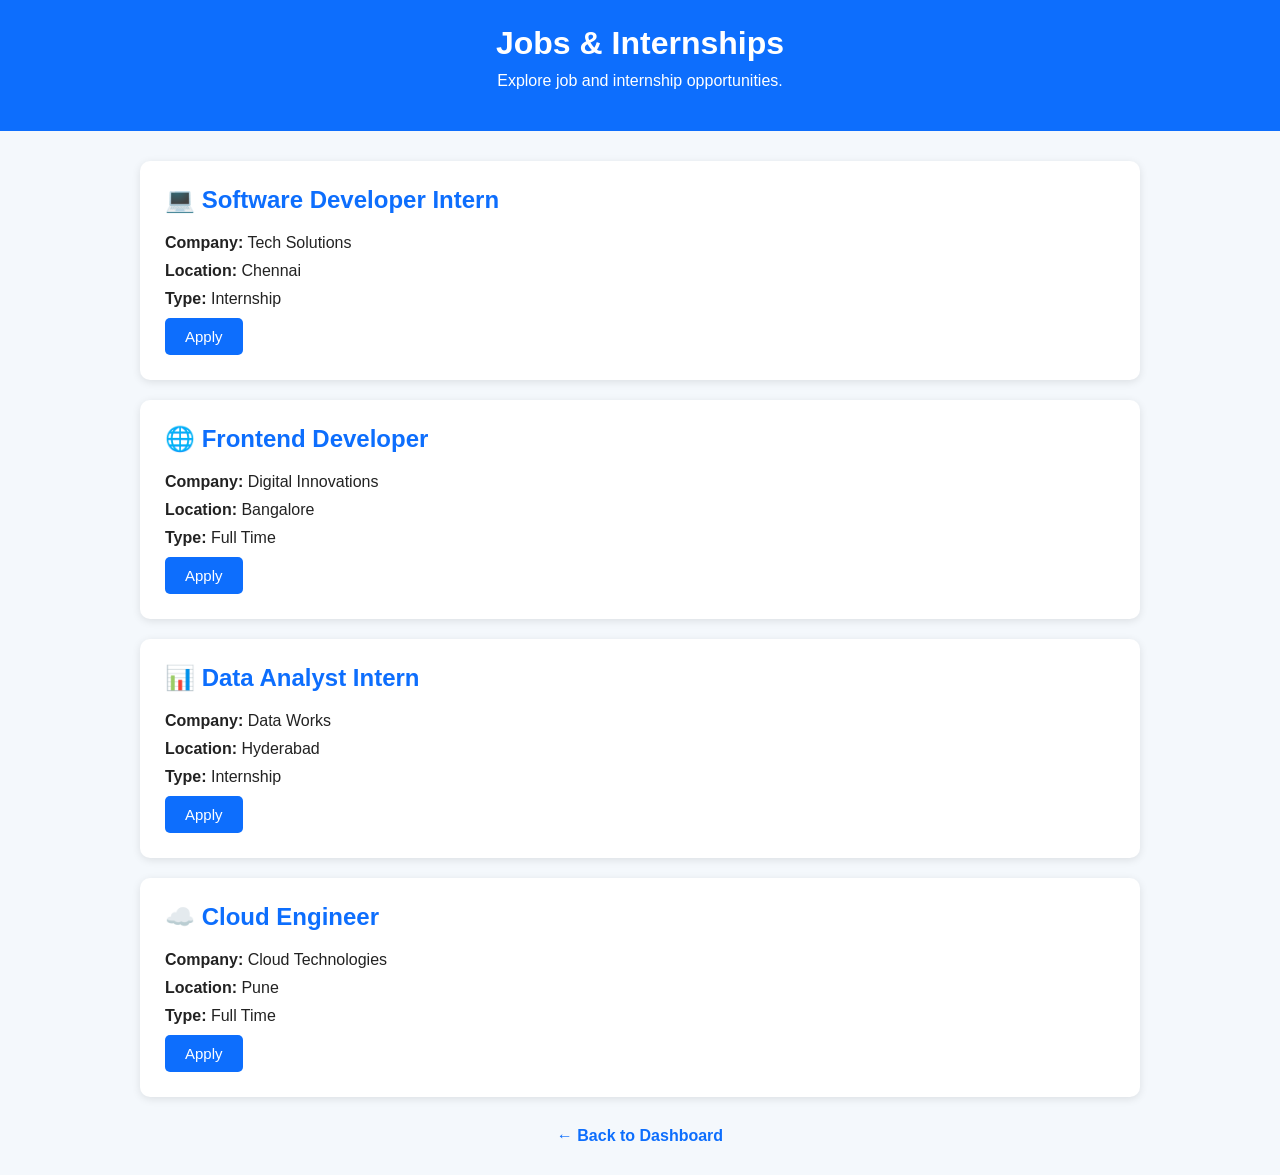
==== jobs.html @ b069f397 "almost frontend work as done still CSS updation is in process" ====
<!DOCTYPE html>
<html lang="en">

<head>
    <meta charset="UTF-8">
    <meta name="viewport" content="width=device-width, initial-scale=1.0">

    <title>Jobs & Internships - Student Career CRM</title>

    <style>
        body {
            font-family: Arial, sans-serif;
            margin: 0;
            background-color: #f4f8fc;
            color: #222;
        }

        header {
            background-color: #0d6efd;
            color: white;
            text-align: center;
            padding: 25px;
        }

        header h1 {
            margin: 0;
            font-size: 32px;
        }

        header p {
            margin-top: 10px;
        }

        .container {
            width: 85%;
            max-width: 1000px;
            margin: 30px auto;
        }

        /* Success message at the top */
        #applicationMessage {
            text-align: center;
            font-weight: bold;
            font-size: 18px;
            color: green;
            margin: 15px 0 25px 0;
            min-height: 25px;
            display: none;
        }

        .job-card {
            background-color: white;
            padding: 25px;
            margin-bottom: 20px;
            border-radius: 10px;
            box-shadow: 0 2px 8px rgba(0, 0, 0, 0.1);
        }

        .job-card h2 {
            color: #0d6efd;
            margin-top: 0;
        }

        .job-card p {
            margin: 10px 0;
        }

        .apply-button {
            background-color: #0d6efd;
            color: white;
            border: none;
            padding: 10px 20px;
            border-radius: 5px;
            cursor: pointer;
            font-size: 15px;
        }

        .apply-button:hover {
            background-color: #0b5ed7;
        }

        .back-button {
            display: block;
            text-align: center;
            margin: 30px auto;
            color: #0d6efd;
            text-decoration: none;
            font-weight: bold;
        }
    </style>
</head>

<body>

    <!-- Header -->
    <header>
        <h1>Jobs & Internships</h1>
        <p>Explore job and internship opportunities.</p>
    </header>


    <div class="container">

        <!-- Application Success Message -->
        <p id="applicationMessage"></p>


        <!-- Software Developer Intern -->
        <div class="job-card">

            <h2>💻 Software Developer Intern</h2>

            <p>
                <strong>Company:</strong>
                Tech Solutions
            </p>

            <p>
                <strong>Location:</strong>
                Chennai
            </p>

            <p>
                <strong>Type:</strong>
                Internship
            </p>

            <button
                class="apply-button"
                onclick="applyJob('Software Developer Intern', 'Tech Solutions')">
                Apply
            </button>

        </div>


        <!-- Frontend Developer -->
        <div class="job-card">

            <h2>🌐 Frontend Developer</h2>

            <p>
                <strong>Company:</strong>
                Digital Innovations
            </p>

            <p>
                <strong>Location:</strong>
                Bangalore
            </p>

            <p>
                <strong>Type:</strong>
                Full Time
            </p>

            <button
                class="apply-button"
                onclick="applyJob('Frontend Developer', 'Digital Innovations')">
                Apply
            </button>

        </div>


        <!-- Data Analyst Intern -->
        <div class="job-card">

            <h2>📊 Data Analyst Intern</h2>

            <p>
                <strong>Company:</strong>
                Data Works
            </p>

            <p>
                <strong>Location:</strong>
                Hyderabad
            </p>

            <p>
                <strong>Type:</strong>
                Internship
            </p>

            <button
                class="apply-button"
                onclick="applyJob('Data Analyst Intern', 'Data Works')">
                Apply
            </button>

        </div>


        <!-- Cloud Engineer -->
        <div class="job-card">

            <h2>☁️ Cloud Engineer</h2>

            <p>
                <strong>Company:</strong>
                Cloud Technologies
            </p>

            <p>
                <strong>Location:</strong>
                Pune
            </p>

            <p>
                <strong>Type:</strong>
                Full Time
            </p>

            <button
                class="apply-button"
                onclick="applyJob('Cloud Engineer', 'Cloud Technologies')">
                Apply
            </button>

        </div>


        <!-- Back to Dashboard -->
        <a href="/frontend/index.html" class="back-button">
            ← Back to Dashboard
        </a>

    </div>


    <script>

        function applyJob(jobName, companyName) {

            // Get the success message
            const message =
                document.getElementById("applicationMessage");

            // Show the message
            message.textContent =
                "Application submitted successfully!";

            message.style.color = "green";
            message.style.display = "block";

            // Cancel previous timer if there is one
            clearTimeout(window.applicationMessageTimer);

            // Hide message after 5 seconds
            window.applicationMessageTimer =
                setTimeout(function () {

                    message.textContent = "";
                    message.style.display = "none";

                }, 5000);


            // Create application information
            const application = {

                job: jobName,

                company: companyName,

                appliedDate:
                    new Date().toLocaleDateString(),

                status: "Applied"
            };


            // Get existing applications
            let applications =
                JSON.parse(
                    localStorage.getItem("applications")
                ) || [];


            // Add new application
            applications.push(application);


            // Save applications
            localStorage.setItem(
                "applications",
                JSON.stringify(applications)
            );

        }

    </script>

</body>

</html>
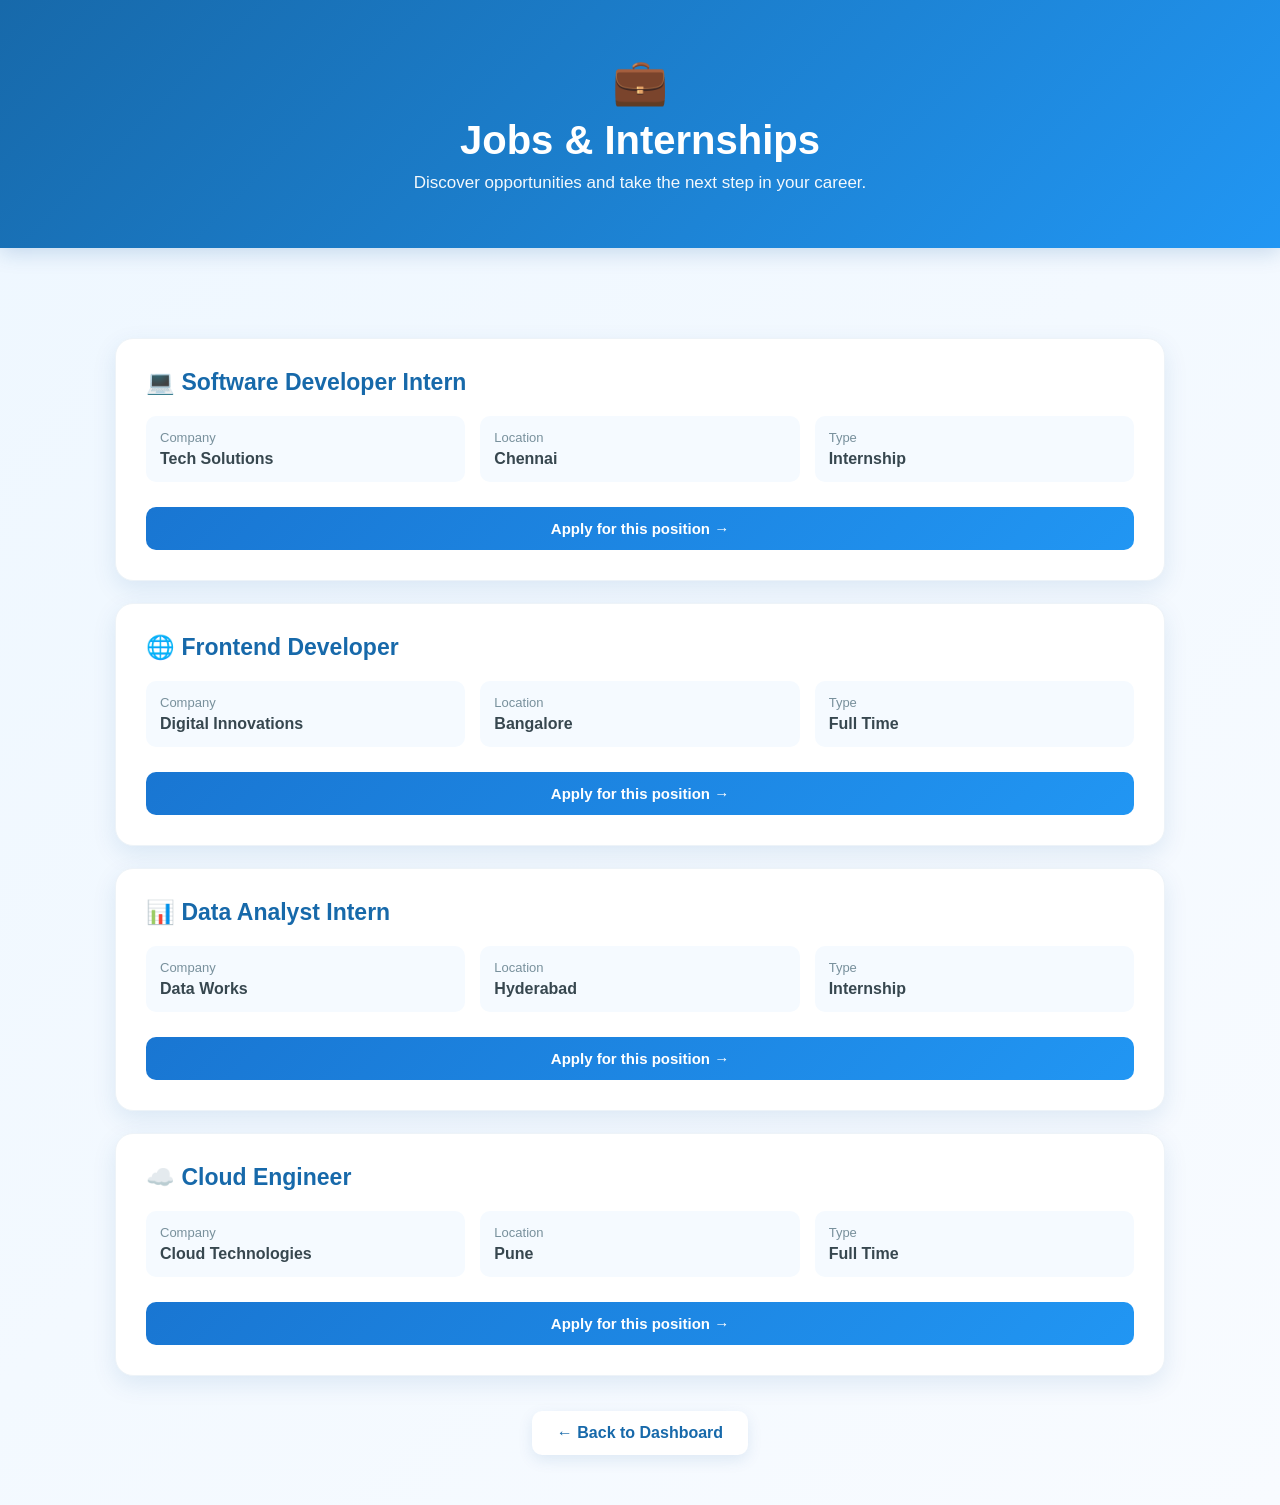
==== commit 190c4263: "updated student career CRM dashboard" ====
--- a/jobs.html
+++ b/jobs.html
@@ -8,256 +8,578 @@
     <title>Jobs & Internships - Student Career CRM</title>
 
     <style>
+
+        * {
+            box-sizing: border-box;
+        }
+
         body {
+            margin: 0;
             font-family: Arial, sans-serif;
-            margin: 0;
-            background-color: #f4f8fc;
-            color: #222;
-        }
+            background: linear-gradient(135deg, #eef7ff, #f8fbff);
+            color: #263238;
+        }
+
+
+        /* =========================
+           HEADER
+        ========================= */
 
         header {
-            background-color: #0d6efd;
+            background: linear-gradient(135deg, #1769aa, #2196f3);
             color: white;
             text-align: center;
-            padding: 25px;
+            padding: 55px 20px;
+            box-shadow: 0 5px 20px rgba(0, 80, 150, 0.18);
+        }
+
+        header .icon {
+            font-size: 45px;
+            margin-bottom: 10px;
         }
 
         header h1 {
+            margin: 0 0 10px;
+            font-size: 40px;
+        }
+
+        header p {
             margin: 0;
-            font-size: 32px;
-        }
-
-        header p {
-            margin-top: 10px;
-        }
+            font-size: 17px;
+            opacity: 0.95;
+        }
+
+
+        /* =========================
+           MAIN CONTAINER
+        ========================= */
 
         .container {
-            width: 85%;
-            max-width: 1000px;
-            margin: 30px auto;
-        }
-
-        /* Success message at the top */
+            width: 90%;
+            max-width: 1050px;
+            margin: 40px auto;
+        }
+
+
+        /* =========================
+           APPLICATION MESSAGE
+        ========================= */
+
         #applicationMessage {
             text-align: center;
             font-weight: bold;
-            font-size: 18px;
-            color: green;
-            margin: 15px 0 25px 0;
+            font-size: 17px;
+            color: #159447;
+            margin: 0 auto 25px;
             min-height: 25px;
-            display: none;
-        }
+        }
+
+
+        /* =========================
+           JOB CARD
+        ========================= */
 
         .job-card {
-            background-color: white;
-            padding: 25px;
+            background: white;
+            padding: 30px;
+            margin-bottom: 22px;
+            border-radius: 18px;
+            box-shadow: 0 8px 25px rgba(0, 80, 150, 0.10);
+            border: 1px solid #edf3f8;
+            transition: 0.3s ease;
+        }
+
+        .job-card:hover {
+            transform: translateY(-4px);
+            box-shadow: 0 14px 30px rgba(0, 80, 150, 0.15);
+        }
+
+
+        /* =========================
+           JOB TITLE
+        ========================= */
+
+        .job-card h2 {
+            color: #1769aa;
+            margin-top: 0;
             margin-bottom: 20px;
+            font-size: 23px;
+        }
+
+
+        /* =========================
+           JOB DETAILS
+        ========================= */
+
+        .job-details {
+            display: grid;
+            grid-template-columns: repeat(3, 1fr);
+            gap: 15px;
+            margin-bottom: 25px;
+        }
+
+        .detail-box {
+            background: #f5faff;
+            padding: 14px;
             border-radius: 10px;
-            box-shadow: 0 2px 8px rgba(0, 0, 0, 0.1);
-        }
-
-        .job-card h2 {
-            color: #0d6efd;
-            margin-top: 0;
-        }
-
-        .job-card p {
-            margin: 10px 0;
-        }
+        }
+
+        .detail-label {
+            display: block;
+            font-size: 13px;
+            color: #78909c;
+            margin-bottom: 5px;
+        }
+
+        .detail-value {
+            font-weight: bold;
+            color: #37474f;
+        }
+
+
+        /* =========================
+           APPLY BUTTON
+        ========================= */
 
         .apply-button {
-            background-color: #0d6efd;
+            width: 100%;
+            background: linear-gradient(135deg, #1976d2, #2196f3);
             color: white;
             border: none;
-            padding: 10px 20px;
-            border-radius: 5px;
+            padding: 13px 20px;
+            border-radius: 10px;
             cursor: pointer;
             font-size: 15px;
+            font-weight: bold;
+            transition: 0.3s;
         }
 
         .apply-button:hover {
-            background-color: #0b5ed7;
-        }
+            transform: translateY(-2px);
+            box-shadow: 0 7px 18px rgba(33, 150, 243, 0.25);
+        }
+
+
+        /* =========================
+           BACK BUTTON
+        ========================= */
 
         .back-button {
             display: block;
-            text-align: center;
-            margin: 30px auto;
-            color: #0d6efd;
+            width: fit-content;
+            margin: 35px auto 50px;
+            padding: 13px 25px;
+            background: white;
+            color: #1769aa;
             text-decoration: none;
+            border-radius: 10px;
             font-weight: bold;
-        }
+            box-shadow: 0 5px 15px rgba(0, 80, 150, 0.10);
+            transition: 0.3s;
+        }
+
+        .back-button:hover {
+            transform: translateY(-2px);
+            background: #eef7ff;
+        }
+
+
+        /* =========================
+           MOBILE
+        ========================= */
+
+        @media (max-width: 700px) {
+
+            header {
+                padding: 40px 15px;
+            }
+
+            header h1 {
+                font-size: 32px;
+            }
+
+            .container {
+                width: 92%;
+                margin-top: 25px;
+            }
+
+            .job-card {
+                padding: 22px;
+            }
+
+            .job-details {
+                grid-template-columns: 1fr;
+            }
+
+        }
+
     </style>
+
 </head>
 
+
 <body>
 
-    <!-- Header -->
+
+    <!-- =========================
+         HEADER
+    ========================= -->
+
     <header>
-        <h1>Jobs & Internships</h1>
-        <p>Explore job and internship opportunities.</p>
+
+        <div class="icon">
+            💼
+        </div>
+
+        <h1>
+            Jobs & Internships
+        </h1>
+
+        <p>
+            Discover opportunities and take the next step in your career.
+        </p>
+
     </header>
 
 
+    <!-- =========================
+         MAIN CONTENT
+    ========================= -->
+
     <div class="container">
 
+
         <!-- Application Success Message -->
+
         <p id="applicationMessage"></p>
 
 
-        <!-- Software Developer Intern -->
+        <!-- =========================
+             JOB 1
+        ========================= -->
+
         <div class="job-card">
 
-            <h2>💻 Software Developer Intern</h2>
-
-            <p>
-                <strong>Company:</strong>
-                Tech Solutions
-            </p>
-
-            <p>
-                <strong>Location:</strong>
-                Chennai
-            </p>
-
-            <p>
-                <strong>Type:</strong>
-                Internship
-            </p>
+            <h2>
+                💻 Software Developer Intern
+            </h2>
+
+            <div class="job-details">
+
+                <div class="detail-box">
+
+                    <span class="detail-label">
+                        Company
+                    </span>
+
+                    <span class="detail-value">
+                        Tech Solutions
+                    </span>
+
+                </div>
+
+
+                <div class="detail-box">
+
+                    <span class="detail-label">
+                        Location
+                    </span>
+
+                    <span class="detail-value">
+                        Chennai
+                    </span>
+
+                </div>
+
+
+                <div class="detail-box">
+
+                    <span class="detail-label">
+                        Type
+                    </span>
+
+                    <span class="detail-value">
+                        Internship
+                    </span>
+
+                </div>
+
+            </div>
+
 
             <button
                 class="apply-button"
-                onclick="applyJob('Software Developer Intern', 'Tech Solutions')">
-                Apply
+                onclick="applyJob(
+                    'Software Developer Intern',
+                    'Tech Solutions'
+                )">
+
+                Apply for this position →
+
             </button>
 
         </div>
 
 
-        <!-- Frontend Developer -->
+        <!-- =========================
+             JOB 2
+        ========================= -->
+
         <div class="job-card">
 
-            <h2>🌐 Frontend Developer</h2>
-
-            <p>
-                <strong>Company:</strong>
-                Digital Innovations
-            </p>
-
-            <p>
-                <strong>Location:</strong>
-                Bangalore
-            </p>
-
-            <p>
-                <strong>Type:</strong>
-                Full Time
-            </p>
+            <h2>
+                🌐 Frontend Developer
+            </h2>
+
+            <div class="job-details">
+
+                <div class="detail-box">
+
+                    <span class="detail-label">
+                        Company
+                    </span>
+
+                    <span class="detail-value">
+                        Digital Innovations
+                    </span>
+
+                </div>
+
+
+                <div class="detail-box">
+
+                    <span class="detail-label">
+                        Location
+                    </span>
+
+                    <span class="detail-value">
+                        Bangalore
+                    </span>
+
+                </div>
+
+
+                <div class="detail-box">
+
+                    <span class="detail-label">
+                        Type
+                    </span>
+
+                    <span class="detail-value">
+                        Full Time
+                    </span>
+
+                </div>
+
+            </div>
+
 
             <button
                 class="apply-button"
-                onclick="applyJob('Frontend Developer', 'Digital Innovations')">
-                Apply
+                onclick="applyJob(
+                    'Frontend Developer',
+                    'Digital Innovations'
+                )">
+
+                Apply for this position →
+
             </button>
 
         </div>
 
 
-        <!-- Data Analyst Intern -->
+        <!-- =========================
+             JOB 3
+        ========================= -->
+
         <div class="job-card">
 
-            <h2>📊 Data Analyst Intern</h2>
-
-            <p>
-                <strong>Company:</strong>
-                Data Works
-            </p>
-
-            <p>
-                <strong>Location:</strong>
-                Hyderabad
-            </p>
-
-            <p>
-                <strong>Type:</strong>
-                Internship
-            </p>
+            <h2>
+                📊 Data Analyst Intern
+            </h2>
+
+            <div class="job-details">
+
+                <div class="detail-box">
+
+                    <span class="detail-label">
+                        Company
+                    </span>
+
+                    <span class="detail-value">
+                        Data Works
+                    </span>
+
+                </div>
+
+
+                <div class="detail-box">
+
+                    <span class="detail-label">
+                        Location
+                    </span>
+
+                    <span class="detail-value">
+                        Hyderabad
+                    </span>
+
+                </div>
+
+
+                <div class="detail-box">
+
+                    <span class="detail-label">
+                        Type
+                    </span>
+
+                    <span class="detail-value">
+                        Internship
+                    </span>
+
+                </div>
+
+            </div>
+
 
             <button
                 class="apply-button"
-                onclick="applyJob('Data Analyst Intern', 'Data Works')">
-                Apply
+                onclick="applyJob(
+                    'Data Analyst Intern',
+                    'Data Works'
+                )">
+
+                Apply for this position →
+
             </button>
 
         </div>
 
 
-        <!-- Cloud Engineer -->
+        <!-- =========================
+             JOB 4
+        ========================= -->
+
         <div class="job-card">
 
-            <h2>☁️ Cloud Engineer</h2>
-
-            <p>
-                <strong>Company:</strong>
-                Cloud Technologies
-            </p>
-
-            <p>
-                <strong>Location:</strong>
-                Pune
-            </p>
-
-            <p>
-                <strong>Type:</strong>
-                Full Time
-            </p>
+            <h2>
+                ☁️ Cloud Engineer
+            </h2>
+
+            <div class="job-details">
+
+                <div class="detail-box">
+
+                    <span class="detail-label">
+                        Company
+                    </span>
+
+                    <span class="detail-value">
+                        Cloud Technologies
+                    </span>
+
+                </div>
+
+
+                <div class="detail-box">
+
+                    <span class="detail-label">
+                        Location
+                    </span>
+
+                    <span class="detail-value">
+                        Pune
+                    </span>
+
+                </div>
+
+
+                <div class="detail-box">
+
+                    <span class="detail-label">
+                        Type
+                    </span>
+
+                    <span class="detail-value">
+                        Full Time
+                    </span>
+
+                </div>
+
+            </div>
+
 
             <button
                 class="apply-button"
-                onclick="applyJob('Cloud Engineer', 'Cloud Technologies')">
-                Apply
+                onclick="applyJob(
+                    'Cloud Engineer',
+                    'Cloud Technologies'
+                )">
+
+                Apply for this position →
+
             </button>
 
         </div>
 
 
-        <!-- Back to Dashboard -->
-        <a href="/frontend/index.html" class="back-button">
+        <!-- =========================
+             BACK TO DASHBOARD
+        ========================= -->
+
+        <a
+            href="/frontend/index.html"
+            class="back-button">
+
             ← Back to Dashboard
+
         </a>
 
+
     </div>
 
 
+    <!-- =========================
+         JAVASCRIPT
+    ========================= -->
+
     <script>
 
         function applyJob(jobName, companyName) {
 
-            // Get the success message
             const message =
-                document.getElementById("applicationMessage");
-
-            // Show the message
+                document.getElementById(
+                    "applicationMessage"
+                );
+
+
+            /* Show success message */
+
             message.textContent =
-                "Application submitted successfully!";
-
-            message.style.color = "green";
-            message.style.display = "block";
-
-            // Cancel previous timer if there is one
-            clearTimeout(window.applicationMessageTimer);
-
-            // Hide message after 5 seconds
+                "✅ Application submitted successfully!";
+
+            message.style.display =
+                "block";
+
+
+            /* Clear previous timer */
+
+            clearTimeout(
+                window.applicationMessageTimer
+            );
+
+
+            /* Hide message after 5 seconds */
+
             window.applicationMessageTimer =
                 setTimeout(function () {
 
                     message.textContent = "";
-                    message.style.display = "none";
 
                 }, 5000);
 
 
-            // Create application information
+            /* Create application */
+
             const application = {
 
                 job: jobName,
@@ -268,30 +590,41 @@
                     new Date().toLocaleDateString(),
 
                 status: "Applied"
+
             };
 
 
-            // Get existing applications
+            /* Get existing applications */
+
             let applications =
                 JSON.parse(
-                    localStorage.getItem("applications")
+                    localStorage.getItem(
+                        "applications"
+                    )
                 ) || [];
 
 
-            // Add new application
-            applications.push(application);
-
-
-            // Save applications
+            /* Add application */
+
+            applications.push(
+                application
+            );
+
+
+            /* Save applications */
+
             localStorage.setItem(
                 "applications",
-                JSON.stringify(applications)
+                JSON.stringify(
+                    applications
+                )
             );
 
         }
 
     </script>
 
+
 </body>
 
 </html>
